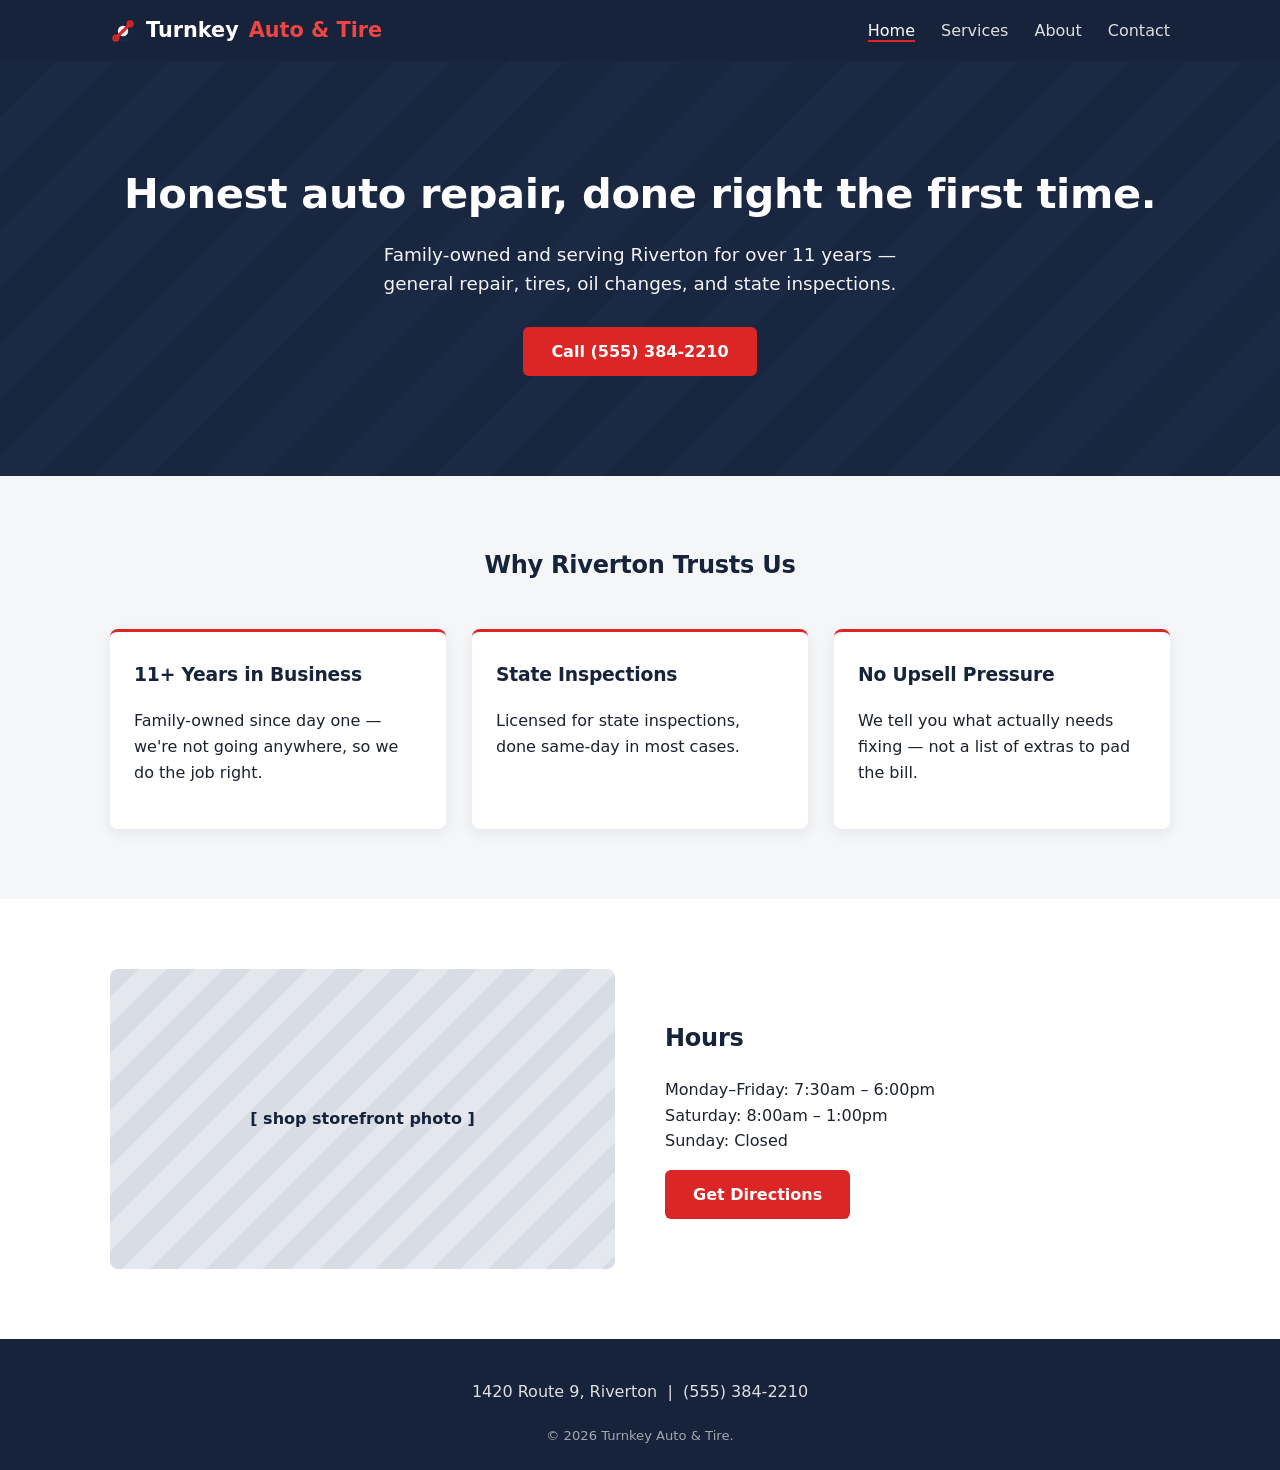
==== index.html @ ee65f08c "Initial commit: Turnkey Auto & Tire business website Multi-page site: home, services, about, contact" ====
<!DOCTYPE html>
<html lang="en">
<head>
  <meta charset="UTF-8" />
  <meta name="viewport" content="width=device-width, initial-scale=1.0" />
  <title>Turnkey Auto &amp; Tire | Family-Owned Auto Repair in Riverton</title>
  <meta name="description" content="Turnkey Auto & Tire has served Riverton for over a decade with honest general repair, tires, oil changes, and state inspections." />
  <link rel="stylesheet" href="css/style.css" />
  <link rel="icon" type="image/svg+xml" href="images/logo-mark.svg" />
</head>
<body>
  <header>
    <div class="nav-wrap">
      <a href="index.html" class="logo"><img src="images/logo-mark.svg" alt="" width="26" height="26" />Turnkey <span>Auto &amp; Tire</span></a>
      <button class="nav-toggle" aria-label="Toggle menu">&#9776;</button>
      <nav>
        <ul>
          <li><a href="index.html" class="active">Home</a></li>
          <li><a href="services.html">Services</a></li>
          <li><a href="about.html">About</a></li>
          <li><a href="contact.html">Contact</a></li>
        </ul>
      </nav>
    </div>
  </header>

  <section class="hero">
    <div class="container">
      <h1>Honest auto repair, done right the first time.</h1>
      <p>Family-owned and serving Riverton for over 11 years &mdash; general repair, tires, oil changes, and state inspections.</p>
      <a href="tel:+15553842210" class="btn">Call (555) 384-2210</a>
    </div>
  </section>

  <section>
    <div class="container">
      <div class="section-header">
        <h2>Why Riverton Trusts Us</h2>
      </div>
      <div class="grid-3">
        <div class="card">
          <h3>11+ Years in Business</h3>
          <p>Family-owned since day one &mdash; we're not going anywhere, so we do the job right.</p>
        </div>
        <div class="card">
          <h3>State Inspections</h3>
          <p>Licensed for state inspections, done same-day in most cases.</p>
        </div>
        <div class="card">
          <h3>No Upsell Pressure</h3>
          <p>We tell you what actually needs fixing &mdash; not a list of extras to pad the bill.</p>
        </div>
      </div>
    </div>
  </section>

  <section class="section-alt">
    <div class="container">
      <div class="about-grid">
        <div class="photo-placeholder">[ shop storefront photo ]</div>
        <div>
          <h2>Hours</h2>
          <p>Monday&ndash;Friday: 7:30am &ndash; 6:00pm<br />Saturday: 8:00am &ndash; 1:00pm<br />Sunday: Closed</p>
          <a href="contact.html" class="btn">Get Directions</a>
        </div>
      </div>
    </div>
  </section>

  <footer>
    <div class="container">
      <div class="hours">1420 Route 9, Riverton &nbsp;|&nbsp; (555) 384-2210</div>
      <div class="fine-print">&copy; 2026 Turnkey Auto &amp; Tire.</div>
    </div>
  </footer>

  <a href="tel:+15553842210" class="sticky-call">&#128222; Call Us: (555) 384-2210</a>

  <script src="js/script.js"></script>
</body>
</html>
---- css/style.css ----
:root {
  --navy: #16233a;
  --navy-light: #2c4a72;
  --red: #dc2626;
  --red-light: #ef4444;
  --bg: #f5f6f8;
  --text: #1c222c;
  --max-width: 1100px;
}

* {
  box-sizing: border-box;
}

body {
  margin: 0;
  font-family: "Segoe UI", system-ui, -apple-system, sans-serif;
  color: var(--text);
  background: var(--bg);
  line-height: 1.6;
}

h1, h2, h3 {
  font-weight: 800;
  letter-spacing: -0.01em;
  color: var(--navy);
  margin-top: 0;
}

a {
  color: inherit;
}

img {
  max-width: 100%;
  display: block;
}

.container {
  max-width: var(--max-width);
  margin: 0 auto;
  padding: 0 20px;
}

/* Header / nav */
header {
  background: var(--navy);
  color: white;
  position: sticky;
  top: 0;
  z-index: 10;
}

.nav-wrap {
  max-width: var(--max-width);
  margin: 0 auto;
  padding: 14px 20px;
  display: flex;
  align-items: center;
  justify-content: space-between;
}

.logo {
  font-size: 1.3rem;
  font-weight: 800;
  text-decoration: none;
  color: white;
  display: flex;
  align-items: center;
  gap: 10px;
}

.logo span {
  color: var(--red-light);
}

nav ul {
  list-style: none;
  display: flex;
  gap: 26px;
  margin: 0;
  padding: 0;
}

nav a {
  text-decoration: none;
  color: white;
  font-weight: 500;
  opacity: 0.85;
  transition: opacity 0.15s;
}

nav a:hover,
nav a.active {
  opacity: 1;
  border-bottom: 2px solid var(--red);
}

.nav-toggle {
  display: none;
  background: none;
  border: none;
  color: white;
  font-size: 1.6rem;
  cursor: pointer;
}

/* Hero */
.hero {
  background: linear-gradient(rgba(22, 35, 58, 0.72), rgba(22, 35, 58, 0.72)),
    repeating-linear-gradient(135deg, #1e2f4a, #1e2f4a 40px, #263a5c 40px, #263a5c 80px);
  color: white;
  text-align: center;
  padding: 100px 20px;
}

.hero h1 {
  color: white;
  font-size: 2.6rem;
  margin-bottom: 12px;
}

.hero p {
  font-size: 1.15rem;
  max-width: 540px;
  margin: 0 auto 28px;
  opacity: 0.95;
}

.btn {
  display: inline-block;
  background: var(--red);
  color: white;
  padding: 12px 28px;
  border-radius: 6px;
  text-decoration: none;
  font-weight: bold;
  transition: transform 0.15s, background 0.15s;
}

.btn:hover {
  background: var(--red-light);
  transform: translateY(-2px);
}

.btn-outline {
  background: transparent;
  border: 2px solid white;
  color: white;
}

.btn-outline:hover {
  background: white;
  color: var(--navy);
}

/* Sections */
section {
  padding: 70px 0;
}

.section-alt {
  background: white;
}

.section-header {
  text-align: center;
  max-width: 600px;
  margin: 0 auto 44px;
}

.section-header p {
  color: var(--navy-light);
}

/* Cards / grid */
.grid-3 {
  display: grid;
  grid-template-columns: repeat(3, 1fr);
  gap: 26px;
}

.card {
  background: white;
  padding: 28px 24px;
  border-radius: 8px;
  text-align: left;
  box-shadow: 0 4px 14px rgba(22, 35, 58, 0.08);
  border-top: 3px solid var(--red);
}

/* Services (dedicated page layout) */
.service-list {
  display: grid;
  grid-template-columns: 1fr 1fr;
  gap: 24px;
}

.service-item {
  background: white;
  padding: 24px;
  border-radius: 8px;
  box-shadow: 0 4px 14px rgba(22, 35, 58, 0.08);
}

.service-item h3 {
  margin-bottom: 8px;
}

/* About */
.about-grid {
  display: grid;
  grid-template-columns: 1fr 1fr;
  gap: 50px;
  align-items: center;
}

.photo-placeholder {
  background: repeating-linear-gradient(135deg, #d8dde5, #d8dde5 20px, #e4e8ee 20px, #e4e8ee 40px);
  border-radius: 8px;
  height: 300px;
  display: flex;
  align-items: center;
  justify-content: center;
  color: var(--navy);
  font-weight: 600;
}

/* Contact */
.contact-grid {
  display: grid;
  grid-template-columns: 1fr 1fr;
  gap: 50px;
}

.info-list {
  list-style: none;
  padding: 0;
  margin: 20px 0 0;
}

.info-list li {
  margin-bottom: 18px;
}

.info-list strong {
  display: block;
  color: var(--navy);
}

/* Footer */
footer {
  background: var(--navy);
  color: white;
  padding: 40px 0 24px;
  text-align: center;
}

footer .hours {
  opacity: 0.85;
  margin-bottom: 18px;
}

footer .fine-print {
  margin-top: 20px;
  font-size: 0.82rem;
  opacity: 0.6;
}

/* Sticky mobile call button */
.sticky-call {
  display: none;
}

/* Responsive */
@media (max-width: 760px) {
  .grid-3,
  .service-list,
  .about-grid,
  .contact-grid {
    grid-template-columns: 1fr;
  }

  .nav-toggle {
    display: block;
  }

  nav {
    display: none;
    width: 100%;
  }

  nav.open {
    display: block;
  }

  nav ul {
    flex-direction: column;
    gap: 0;
    padding: 10px 0;
  }

  nav ul li {
    padding: 10px 0;
    border-top: 1px solid rgba(255, 255, 255, 0.1);
  }

  .nav-wrap {
    flex-wrap: wrap;
  }

  .hero {
    padding: 70px 20px;
  }

  .hero h1 {
    font-size: 2rem;
  }

  .sticky-call {
    display: block;
    position: fixed;
    bottom: 0;
    left: 0;
    right: 0;
    background: var(--red);
    color: white;
    text-align: center;
    padding: 14px;
    font-weight: bold;
    text-decoration: none;
    z-index: 30;
  }

  body {
    padding-bottom: 54px;
  }
}
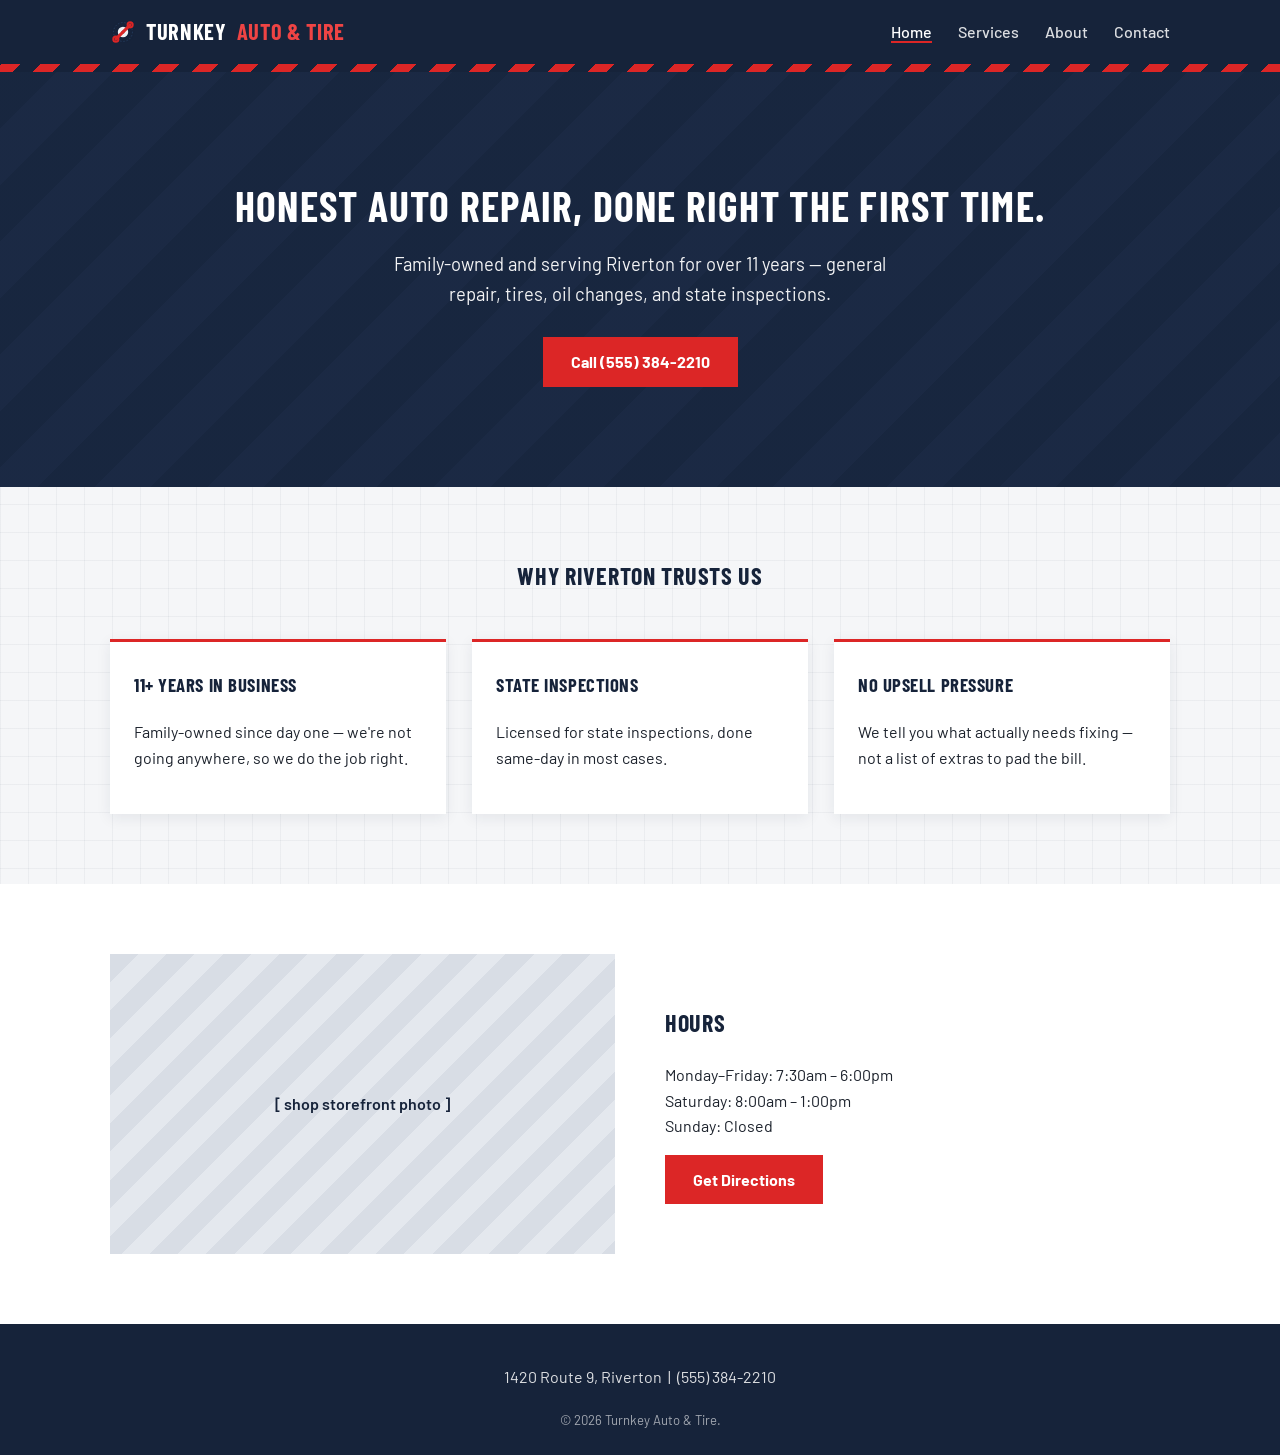
==== commit a7131671: "Retrofit visual style: Industrial/Utilitarian variety Barlow Condensed/Barlow font pairing, uppercas" ====
--- a/index.html
+++ b/index.html
@@ -5,6 +5,9 @@
   <meta name="viewport" content="width=device-width, initial-scale=1.0" />
   <title>Turnkey Auto &amp; Tire | Family-Owned Auto Repair in Riverton</title>
   <meta name="description" content="Turnkey Auto & Tire has served Riverton for over a decade with honest general repair, tires, oil changes, and state inspections." />
+  <link rel="preconnect" href="https://fonts.googleapis.com" />
+  <link rel="preconnect" href="https://fonts.gstatic.com" crossorigin />
+  <link href="https://fonts.googleapis.com/css2?family=Barlow+Condensed:wght@600;700&family=Barlow:wght@400;500;600;700&display=swap" rel="stylesheet" />
   <link rel="stylesheet" href="css/style.css" />
   <link rel="icon" type="image/svg+xml" href="images/logo-mark.svg" />
 </head>
@@ -23,6 +26,7 @@
       </nav>
     </div>
   </header>
+  <div class="hazard-stripe"></div>
 
   <section class="hero">
     <div class="container">
--- a/css/style.css
+++ b/css/style.css
@@ -14,15 +14,21 @@
 
 body {
   margin: 0;
-  font-family: "Segoe UI", system-ui, -apple-system, sans-serif;
+  font-family: "Barlow", "Segoe UI", system-ui, -apple-system, sans-serif;
   color: var(--text);
-  background: var(--bg);
+  background-color: var(--bg);
+  background-image:
+    linear-gradient(rgba(22, 35, 58, 0.045) 1px, transparent 1px),
+    linear-gradient(90deg, rgba(22, 35, 58, 0.045) 1px, transparent 1px);
+  background-size: 28px 28px;
   line-height: 1.6;
 }
 
 h1, h2, h3 {
-  font-weight: 800;
-  letter-spacing: -0.01em;
+  font-family: "Barlow Condensed", "Segoe UI", sans-serif;
+  font-weight: 700;
+  text-transform: uppercase;
+  letter-spacing: 0.03em;
   color: var(--navy);
   margin-top: 0;
 }
@@ -61,13 +67,21 @@
 }
 
 .logo {
-  font-size: 1.3rem;
-  font-weight: 800;
+  font-family: "Barlow Condensed", sans-serif;
+  font-size: 1.4rem;
+  font-weight: 700;
+  text-transform: uppercase;
+  letter-spacing: 0.03em;
   text-decoration: none;
   color: white;
   display: flex;
   align-items: center;
   gap: 10px;
+}
+
+.hazard-stripe {
+  height: 8px;
+  background: repeating-linear-gradient(-45deg, var(--red), var(--red) 14px, var(--navy) 14px, var(--navy) 28px);
 }
 
 .logo span {
@@ -132,7 +146,7 @@
   background: var(--red);
   color: white;
   padding: 12px 28px;
-  border-radius: 6px;
+  border-radius: 0;
   text-decoration: none;
   font-weight: bold;
   transition: transform 0.15s, background 0.15s;
@@ -183,7 +197,7 @@
 .card {
   background: white;
   padding: 28px 24px;
-  border-radius: 8px;
+  border-radius: 0;
   text-align: left;
   box-shadow: 0 4px 14px rgba(22, 35, 58, 0.08);
   border-top: 3px solid var(--red);
@@ -199,7 +213,7 @@
 .service-item {
   background: white;
   padding: 24px;
-  border-radius: 8px;
+  border-radius: 0;
   box-shadow: 0 4px 14px rgba(22, 35, 58, 0.08);
 }
 
@@ -217,7 +231,7 @@
 
 .photo-placeholder {
   background: repeating-linear-gradient(135deg, #d8dde5, #d8dde5 20px, #e4e8ee 20px, #e4e8ee 40px);
-  border-radius: 8px;
+  border-radius: 0;
   height: 300px;
   display: flex;
   align-items: center;
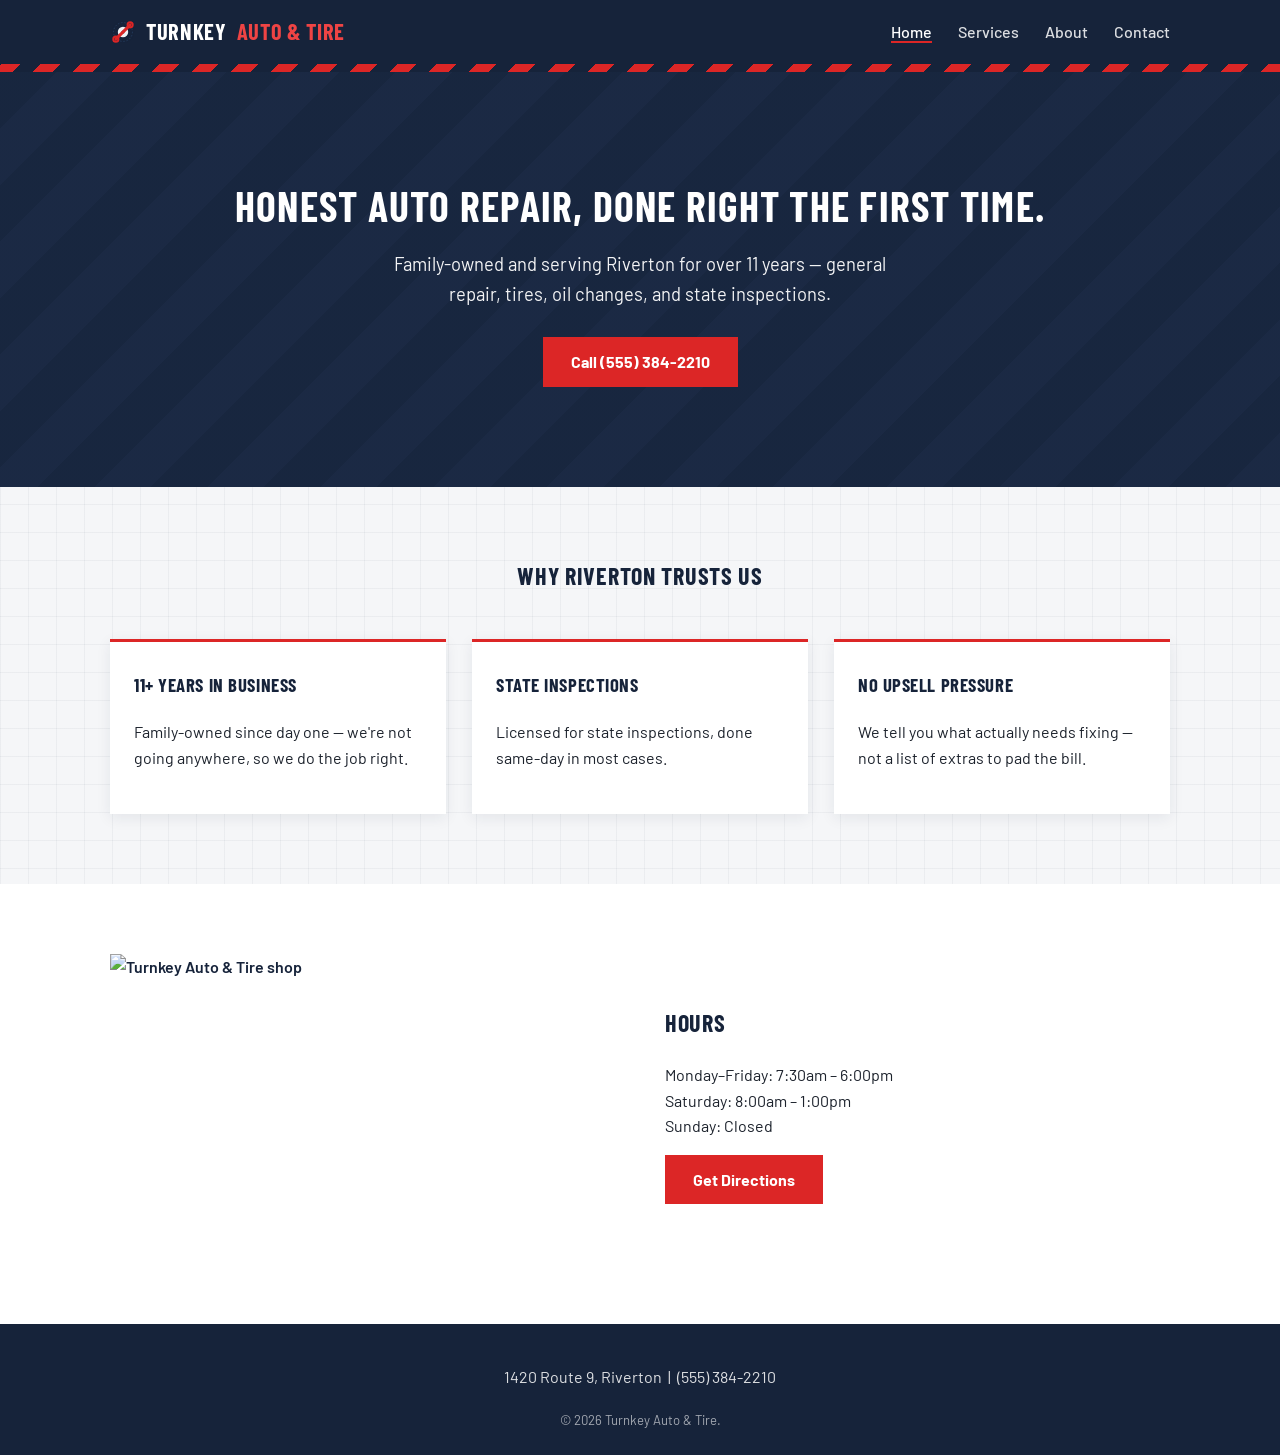
==== commit 5d9a694c: "Replace photo placeholders with real stock photos Storefront and team-photo placeholders now show ac" ====
--- a/index.html
+++ b/index.html
@@ -61,7 +61,7 @@
   <section class="section-alt">
     <div class="container">
       <div class="about-grid">
-        <div class="photo-placeholder">[ shop storefront photo ]</div>
+        <img class="photo-placeholder" src="https://loremflickr.com/800/600/autorepair,garage" alt="Turnkey Auto &amp; Tire shop" loading="lazy" />
         <div>
           <h2>Hours</h2>
           <p>Monday&ndash;Friday: 7:30am &ndash; 6:00pm<br />Saturday: 8:00am &ndash; 1:00pm<br />Sunday: Closed</p>
--- a/css/style.css
+++ b/css/style.css
@@ -238,6 +238,13 @@
   justify-content: center;
   color: var(--navy);
   font-weight: 600;
+}
+
+img.photo-placeholder {
+  background: none;
+  display: block;
+  width: 100%;
+  object-fit: cover;
 }
 
 /* Contact */
